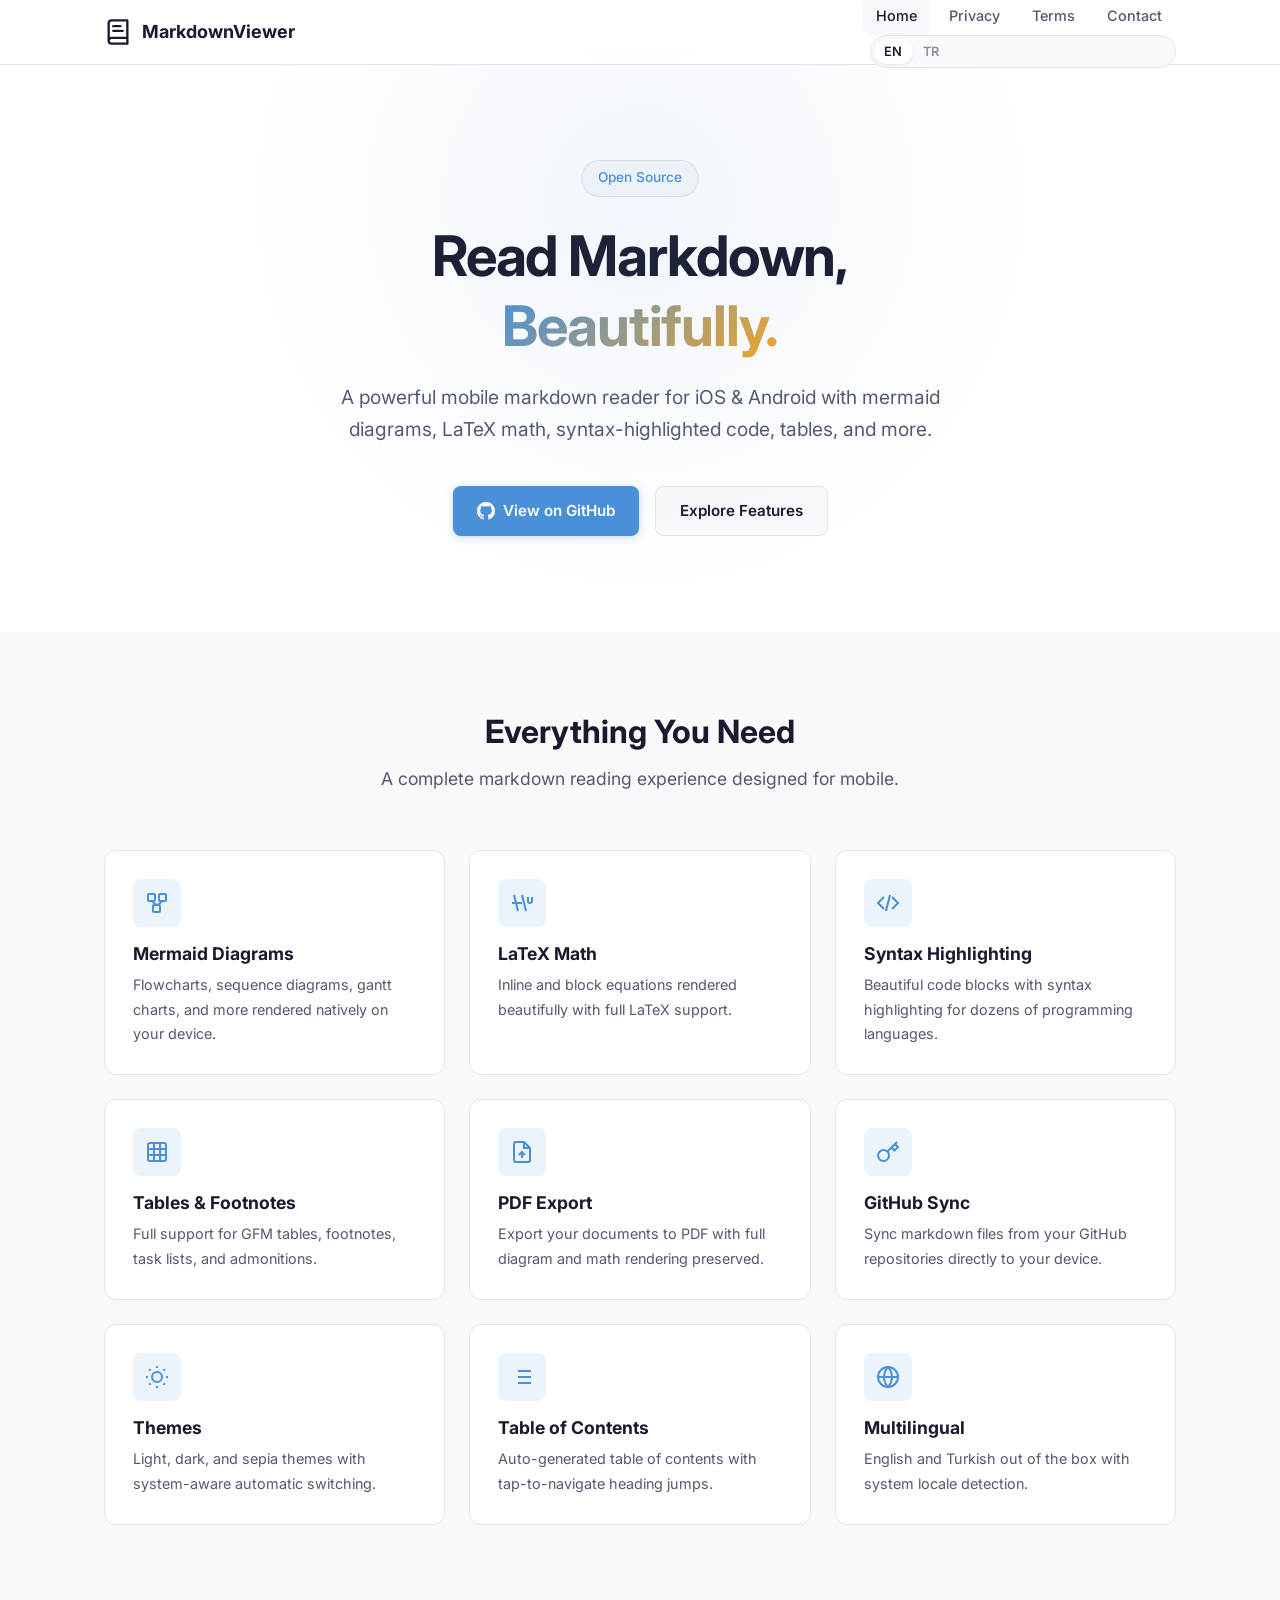
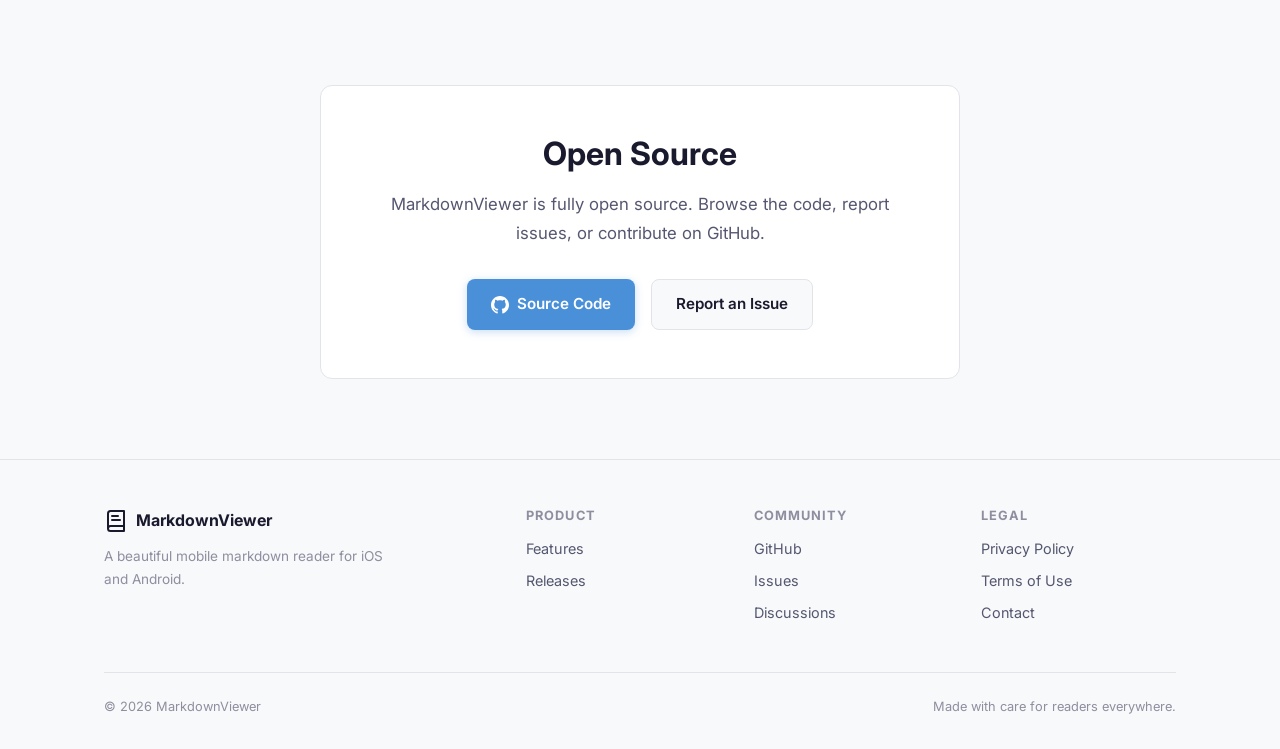
==== site/index.html @ f1e7cdc5 "Add i18n support, main site interactions, privacy policy, and terms of use pages - Implemented a lig" ====
<!DOCTYPE html>
<html lang="en">
<head>
  <meta charset="UTF-8">
  <meta name="viewport" content="width=device-width, initial-scale=1.0">
  <title>MarkdownViewer — Mobile Markdown Reader</title>
  <meta name="description" content="A beautiful mobile markdown reader for iOS and Android with mermaid diagrams, LaTeX math, syntax highlighting, and more.">
  <link rel="preconnect" href="https://fonts.googleapis.com">
  <link rel="preconnect" href="https://fonts.gstatic.com" crossorigin>
  <link href="https://fonts.googleapis.com/css2?family=Inter:wght@400;500;600;700&display=swap" rel="stylesheet">
  <link rel="stylesheet" href="css/style.css">
  <script src="js/i18n.js"></script>
</head>
<body>

<!-- ═══════ Navbar ═══════ -->
<nav class="navbar" role="navigation" aria-label="Main">
  <div class="container">
    <a href="index.html" class="nav-brand">
      <svg viewBox="0 0 24 24" fill="none" stroke="currentColor" stroke-width="2" stroke-linecap="round" stroke-linejoin="round"><path d="M4 19.5v-15A2.5 2.5 0 0 1 6.5 2H20v20H6.5a2.5 2.5 0 0 1 0-5H20"/><path d="M8 7h6"/><path d="M8 11h8"/></svg>
      MarkdownViewer
    </a>

    <button class="nav-hamburger" aria-label="Menu" aria-expanded="false">
      <svg viewBox="0 0 24 24" fill="none" stroke="currentColor" stroke-width="2"><line x1="3" y1="6" x2="21" y2="6"/><line x1="3" y1="12" x2="21" y2="12"/><line x1="3" y1="18" x2="21" y2="18"/></svg>
    </button>

    <div class="nav-menu">
      <ul class="nav-links">
        <li>
          <a href="index.html" class="active">
            <span class="i18n-inline" data-lang="en">Home</span>
            <span class="i18n-inline" data-lang="tr">Ana Sayfa</span>
          </a>
        </li>
        <li>
          <a href="privacy.html">
            <span class="i18n-inline" data-lang="en">Privacy</span>
            <span class="i18n-inline" data-lang="tr">Gizlilik</span>
          </a>
        </li>
        <li>
          <a href="terms.html">
            <span class="i18n-inline" data-lang="en">Terms</span>
            <span class="i18n-inline" data-lang="tr">Koşullar</span>
          </a>
        </li>
        <li>
          <a href="contact.html">
            <span class="i18n-inline" data-lang="en">Contact</span>
            <span class="i18n-inline" data-lang="tr">İletişim</span>
          </a>
        </li>
      </ul>
      <div class="lang-toggle" role="group" aria-label="Language">
        <button data-set-lang="en">EN</button>
        <button data-set-lang="tr">TR</button>
      </div>
    </div>
  </div>
</nav>

<!-- ═══════ Hero ═══════ -->
<section class="hero">
  <div class="container">
    <div class="hero-badge">
      <span class="i18n-inline" data-lang="en">Open Source</span>
      <span class="i18n-inline" data-lang="tr">Açık Kaynak</span>
    </div>

    <h1>
      <span class="i18n-inline" data-lang="en">Read Markdown,<br><span class="gradient">Beautifully.</span></span>
      <span class="i18n-inline" data-lang="tr">Markdown Okuyun,<br><span class="gradient">Güzelce.</span></span>
    </h1>

    <p>
      <span class="i18n-inline" data-lang="en">A powerful mobile markdown reader for iOS &amp; Android with mermaid diagrams, LaTeX math, syntax-highlighted code, tables, and more.</span>
      <span class="i18n-inline" data-lang="tr">iOS ve Android için mermaid diyagramları, LaTeX matematik, sözdizimi vurgulu kod, tablolar ve daha fazlasını destekleyen güçlü bir mobil markdown okuyucu.</span>
    </p>

    <div class="hero-actions">
      <a href="https://github.com/cemililik/markdown-viewer-mobile" class="btn btn-primary" target="_blank" rel="noopener">
        <svg width="18" height="18" viewBox="0 0 24 24" fill="currentColor"><path d="M12 0c-6.626 0-12 5.373-12 12 0 5.302 3.438 9.8 8.207 11.387.599.111.793-.261.793-.577v-2.234c-3.338.726-4.033-1.416-4.033-1.416-.546-1.387-1.333-1.756-1.333-1.756-1.089-.745.083-.729.083-.729 1.205.084 1.839 1.237 1.839 1.237 1.07 1.834 2.807 1.304 3.492.997.107-.775.418-1.305.762-1.604-2.665-.305-5.467-1.334-5.467-5.931 0-1.311.469-2.381 1.236-3.221-.124-.303-.535-1.524.117-3.176 0 0 1.008-.322 3.301 1.23.957-.266 1.983-.399 3.003-.404 1.02.005 2.047.138 3.006.404 2.291-1.552 3.297-1.23 3.297-1.23.653 1.653.242 2.874.118 3.176.77.84 1.235 1.911 1.235 3.221 0 4.609-2.807 5.624-5.479 5.921.43.372.823 1.102.823 2.222v3.293c0 .319.192.694.801.576 4.765-1.589 8.199-6.086 8.199-11.386 0-6.627-5.373-12-12-12z"/></svg>
        <span class="i18n-inline" data-lang="en">View on GitHub</span>
        <span class="i18n-inline" data-lang="tr">GitHub'da Görüntüle</span>
      </a>
      <a href="#features" class="btn btn-secondary">
        <span class="i18n-inline" data-lang="en">Explore Features</span>
        <span class="i18n-inline" data-lang="tr">Özellikleri Keşfedin</span>
      </a>
    </div>
  </div>
</section>

<!-- ═══════ Features ═══════ -->
<section class="features" id="features">
  <div class="container">
    <div class="section-header">
      <h2>
        <span class="i18n-inline" data-lang="en">Everything You Need</span>
        <span class="i18n-inline" data-lang="tr">İhtiyacınız Olan Her Şey</span>
      </h2>
      <p>
        <span class="i18n-inline" data-lang="en">A complete markdown reading experience designed for mobile.</span>
        <span class="i18n-inline" data-lang="tr">Mobil için tasarlanmış eksiksiz bir markdown okuma deneyimi.</span>
      </p>
    </div>

    <div class="features-grid">
      <!-- Mermaid -->
      <div class="feature-card">
        <div class="feature-icon">
          <svg width="24" height="24" viewBox="0 0 24 24" fill="none" stroke="currentColor" stroke-width="2"><rect x="3" y="3" width="7" height="7" rx="1"/><rect x="14" y="3" width="7" height="7" rx="1"/><rect x="8" y="14" width="7" height="7" rx="1"/><line x1="6.5" y1="10" x2="11.5" y2="14"/><line x1="17.5" y1="10" x2="12.5" y2="14"/></svg>
        </div>
        <h3>
          <span class="i18n-inline" data-lang="en">Mermaid Diagrams</span>
          <span class="i18n-inline" data-lang="tr">Mermaid Diyagramları</span>
        </h3>
        <p>
          <span class="i18n-inline" data-lang="en">Flowcharts, sequence diagrams, gantt charts, and more rendered natively on your device.</span>
          <span class="i18n-inline" data-lang="tr">Akış şemaları, sıralama diyagramları, gantt grafikleri ve daha fazlası cihazınızda doğal olarak işlenir.</span>
        </p>
      </div>

      <!-- LaTeX -->
      <div class="feature-card">
        <div class="feature-icon">
          <svg width="24" height="24" viewBox="0 0 24 24" fill="none" stroke="currentColor" stroke-width="2"><path d="M4 4l4 16"/><path d="M12 4l4 16"/><path d="M2 12h10"/><path d="M18 6v4c0 1.1.9 2 2 2s2-.9 2-2V6"/></svg>
        </div>
        <h3>
          <span class="i18n-inline" data-lang="en">LaTeX Math</span>
          <span class="i18n-inline" data-lang="tr">LaTeX Matematik</span>
        </h3>
        <p>
          <span class="i18n-inline" data-lang="en">Inline and block equations rendered beautifully with full LaTeX support.</span>
          <span class="i18n-inline" data-lang="tr">Satır içi ve blok denklemler tam LaTeX desteğiyle güzel bir şekilde işlenir.</span>
        </p>
      </div>

      <!-- Syntax Highlighting -->
      <div class="feature-card">
        <div class="feature-icon">
          <svg width="24" height="24" viewBox="0 0 24 24" fill="none" stroke="currentColor" stroke-width="2"><polyline points="16 18 22 12 16 6"/><polyline points="8 6 2 12 8 18"/><line x1="14" y1="4" x2="10" y2="20"/></svg>
        </div>
        <h3>
          <span class="i18n-inline" data-lang="en">Syntax Highlighting</span>
          <span class="i18n-inline" data-lang="tr">Sözdizimi Vurgulama</span>
        </h3>
        <p>
          <span class="i18n-inline" data-lang="en">Beautiful code blocks with syntax highlighting for dozens of programming languages.</span>
          <span class="i18n-inline" data-lang="tr">Onlarca programlama dili için sözdizimi vurgulamalı güzel kod blokları.</span>
        </p>
      </div>

      <!-- Tables -->
      <div class="feature-card">
        <div class="feature-icon">
          <svg width="24" height="24" viewBox="0 0 24 24" fill="none" stroke="currentColor" stroke-width="2"><rect x="3" y="3" width="18" height="18" rx="2"/><line x1="3" y1="9" x2="21" y2="9"/><line x1="3" y1="15" x2="21" y2="15"/><line x1="9" y1="3" x2="9" y2="21"/><line x1="15" y1="3" x2="15" y2="21"/></svg>
        </div>
        <h3>
          <span class="i18n-inline" data-lang="en">Tables &amp; Footnotes</span>
          <span class="i18n-inline" data-lang="tr">Tablolar ve Dipnotlar</span>
        </h3>
        <p>
          <span class="i18n-inline" data-lang="en">Full support for GFM tables, footnotes, task lists, and admonitions.</span>
          <span class="i18n-inline" data-lang="tr">GFM tabloları, dipnotlar, görev listeleri ve uyarı blokları için tam destek.</span>
        </p>
      </div>

      <!-- PDF Export -->
      <div class="feature-card">
        <div class="feature-icon">
          <svg width="24" height="24" viewBox="0 0 24 24" fill="none" stroke="currentColor" stroke-width="2"><path d="M14 2H6a2 2 0 0 0-2 2v16a2 2 0 0 0 2 2h12a2 2 0 0 0 2-2V8z"/><polyline points="14 2 14 8 20 8"/><line x1="12" y1="18" x2="12" y2="12"/><polyline points="9 15 12 12 15 15"/></svg>
        </div>
        <h3>
          <span class="i18n-inline" data-lang="en">PDF Export</span>
          <span class="i18n-inline" data-lang="tr">PDF Dışa Aktarım</span>
        </h3>
        <p>
          <span class="i18n-inline" data-lang="en">Export your documents to PDF with full diagram and math rendering preserved.</span>
          <span class="i18n-inline" data-lang="tr">Belgelerinizi diyagram ve matematik işleme korunarak PDF olarak dışa aktarın.</span>
        </p>
      </div>

      <!-- GitHub Sync -->
      <div class="feature-card">
        <div class="feature-icon">
          <svg width="24" height="24" viewBox="0 0 24 24" fill="none" stroke="currentColor" stroke-width="2"><path d="M21 2l-2 2m-7.61 7.61a5.5 5.5 0 1 1-7.778 7.778 5.5 5.5 0 0 1 7.777-7.777zm0 0L15.5 7.5m0 0l3 3L22 7l-3-3m-3.5 3.5L19 4"/></svg>
        </div>
        <h3>
          <span class="i18n-inline" data-lang="en">GitHub Sync</span>
          <span class="i18n-inline" data-lang="tr">GitHub Senkronizasyonu</span>
        </h3>
        <p>
          <span class="i18n-inline" data-lang="en">Sync markdown files from your GitHub repositories directly to your device.</span>
          <span class="i18n-inline" data-lang="tr">GitHub depolarınızdaki markdown dosyalarını doğrudan cihazınıza senkronize edin.</span>
        </p>
      </div>

      <!-- Themes -->
      <div class="feature-card">
        <div class="feature-icon">
          <svg width="24" height="24" viewBox="0 0 24 24" fill="none" stroke="currentColor" stroke-width="2"><circle cx="12" cy="12" r="5"/><line x1="12" y1="1" x2="12" y2="3"/><line x1="12" y1="21" x2="12" y2="23"/><line x1="4.22" y1="4.22" x2="5.64" y2="5.64"/><line x1="18.36" y1="18.36" x2="19.78" y2="19.78"/><line x1="1" y1="12" x2="3" y2="12"/><line x1="21" y1="12" x2="23" y2="12"/><line x1="4.22" y1="19.78" x2="5.64" y2="18.36"/><line x1="18.36" y1="5.64" x2="19.78" y2="4.22"/></svg>
        </div>
        <h3>
          <span class="i18n-inline" data-lang="en">Themes</span>
          <span class="i18n-inline" data-lang="tr">Temalar</span>
        </h3>
        <p>
          <span class="i18n-inline" data-lang="en">Light, dark, and sepia themes with system-aware automatic switching.</span>
          <span class="i18n-inline" data-lang="tr">Sistem uyumlu otomatik geçişli açık, koyu ve sepya temalar.</span>
        </p>
      </div>

      <!-- TOC -->
      <div class="feature-card">
        <div class="feature-icon">
          <svg width="24" height="24" viewBox="0 0 24 24" fill="none" stroke="currentColor" stroke-width="2"><line x1="8" y1="6" x2="21" y2="6"/><line x1="8" y1="12" x2="21" y2="12"/><line x1="8" y1="18" x2="21" y2="18"/><line x1="3" y1="6" x2="3.01" y2="6"/><line x1="3" y1="12" x2="3.01" y2="12"/><line x1="3" y1="18" x2="3.01" y2="18"/></svg>
        </div>
        <h3>
          <span class="i18n-inline" data-lang="en">Table of Contents</span>
          <span class="i18n-inline" data-lang="tr">İçindekiler Tablosu</span>
        </h3>
        <p>
          <span class="i18n-inline" data-lang="en">Auto-generated table of contents with tap-to-navigate heading jumps.</span>
          <span class="i18n-inline" data-lang="tr">Dokunarak gezinme özellikli otomatik oluşturulan içindekiler tablosu.</span>
        </p>
      </div>

      <!-- Localization -->
      <div class="feature-card">
        <div class="feature-icon">
          <svg width="24" height="24" viewBox="0 0 24 24" fill="none" stroke="currentColor" stroke-width="2"><circle cx="12" cy="12" r="10"/><line x1="2" y1="12" x2="22" y2="12"/><path d="M12 2a15.3 15.3 0 0 1 4 10 15.3 15.3 0 0 1-4 10 15.3 15.3 0 0 1-4-10 15.3 15.3 0 0 1 4-10z"/></svg>
        </div>
        <h3>
          <span class="i18n-inline" data-lang="en">Multilingual</span>
          <span class="i18n-inline" data-lang="tr">Çok Dilli</span>
        </h3>
        <p>
          <span class="i18n-inline" data-lang="en">English and Turkish out of the box with system locale detection.</span>
          <span class="i18n-inline" data-lang="tr">Sistem dili algılama ile kutudan çıktığı gibi İngilizce ve Türkçe.</span>
        </p>
      </div>
    </div>
  </div>
</section>

<!-- ═══════ Open Source ═══════ -->
<section class="open-source" id="open-source">
  <div class="container">
    <div class="oss-card">
      <h2>
        <span class="i18n-inline" data-lang="en">Open Source</span>
        <span class="i18n-inline" data-lang="tr">Açık Kaynak</span>
      </h2>
      <p>
        <span class="i18n-inline" data-lang="en">MarkdownViewer is fully open source. Browse the code, report issues, or contribute on GitHub.</span>
        <span class="i18n-inline" data-lang="tr">MarkdownViewer tamamen açık kaynaktır. Kodu inceleyin, sorun bildirin veya GitHub'da katkıda bulunun.</span>
      </p>
      <div class="oss-links">
        <a href="https://github.com/cemililik/markdown-viewer-mobile" class="btn btn-primary" target="_blank" rel="noopener">
          <svg width="18" height="18" viewBox="0 0 24 24" fill="currentColor"><path d="M12 0c-6.626 0-12 5.373-12 12 0 5.302 3.438 9.8 8.207 11.387.599.111.793-.261.793-.577v-2.234c-3.338.726-4.033-1.416-4.033-1.416-.546-1.387-1.333-1.756-1.333-1.756-1.089-.745.083-.729.083-.729 1.205.084 1.839 1.237 1.839 1.237 1.07 1.834 2.807 1.304 3.492.997.107-.775.418-1.305.762-1.604-2.665-.305-5.467-1.334-5.467-5.931 0-1.311.469-2.381 1.236-3.221-.124-.303-.535-1.524.117-3.176 0 0 1.008-.322 3.301 1.23.957-.266 1.983-.399 3.003-.404 1.02.005 2.047.138 3.006.404 2.291-1.552 3.297-1.23 3.297-1.23.653 1.653.242 2.874.118 3.176.77.84 1.235 1.911 1.235 3.221 0 4.609-2.807 5.624-5.479 5.921.43.372.823 1.102.823 2.222v3.293c0 .319.192.694.801.576 4.765-1.589 8.199-6.086 8.199-11.386 0-6.627-5.373-12-12-12z"/></svg>
          <span class="i18n-inline" data-lang="en">Source Code</span>
          <span class="i18n-inline" data-lang="tr">Kaynak Kodu</span>
        </a>
        <a href="https://github.com/cemililik/markdown-viewer-mobile/issues" class="btn btn-secondary" target="_blank" rel="noopener">
          <span class="i18n-inline" data-lang="en">Report an Issue</span>
          <span class="i18n-inline" data-lang="tr">Sorun Bildir</span>
        </a>
      </div>
    </div>
  </div>
</section>

<!-- ═══════ Footer ═══════ -->
<footer class="footer">
  <div class="container">
    <div class="footer-grid">
      <div>
        <div class="footer-brand">
          <svg viewBox="0 0 24 24" fill="none" stroke="currentColor" stroke-width="2" stroke-linecap="round" stroke-linejoin="round"><path d="M4 19.5v-15A2.5 2.5 0 0 1 6.5 2H20v20H6.5a2.5 2.5 0 0 1 0-5H20"/><path d="M8 7h6"/><path d="M8 11h8"/></svg>
          MarkdownViewer
        </div>
        <p class="footer-desc">
          <span class="i18n-inline" data-lang="en">A beautiful mobile markdown reader for iOS and Android.</span>
          <span class="i18n-inline" data-lang="tr">iOS ve Android için güzel bir mobil markdown okuyucu.</span>
        </p>
      </div>

      <div class="footer-col">
        <h4>
          <span class="i18n-inline" data-lang="en">Product</span>
          <span class="i18n-inline" data-lang="tr">Ürün</span>
        </h4>
        <ul>
          <li><a href="index.html#features">
            <span class="i18n-inline" data-lang="en">Features</span>
            <span class="i18n-inline" data-lang="tr">Özellikler</span>
          </a></li>
          <li><a href="https://github.com/cemililik/markdown-viewer-mobile/releases" target="_blank" rel="noopener">
            <span class="i18n-inline" data-lang="en">Releases</span>
            <span class="i18n-inline" data-lang="tr">Sürümler</span>
          </a></li>
        </ul>
      </div>

      <div class="footer-col">
        <h4>
          <span class="i18n-inline" data-lang="en">Community</span>
          <span class="i18n-inline" data-lang="tr">Topluluk</span>
        </h4>
        <ul>
          <li><a href="https://github.com/cemililik/markdown-viewer-mobile" target="_blank" rel="noopener">GitHub</a></li>
          <li><a href="https://github.com/cemililik/markdown-viewer-mobile/issues" target="_blank" rel="noopener">
            <span class="i18n-inline" data-lang="en">Issues</span>
            <span class="i18n-inline" data-lang="tr">Sorunlar</span>
          </a></li>
          <li><a href="https://github.com/cemililik/markdown-viewer-mobile/discussions" target="_blank" rel="noopener">
            <span class="i18n-inline" data-lang="en">Discussions</span>
            <span class="i18n-inline" data-lang="tr">Tartışmalar</span>
          </a></li>
        </ul>
      </div>

      <div class="footer-col">
        <h4>
          <span class="i18n-inline" data-lang="en">Legal</span>
          <span class="i18n-inline" data-lang="tr">Yasal</span>
        </h4>
        <ul>
          <li><a href="privacy.html">
            <span class="i18n-inline" data-lang="en">Privacy Policy</span>
            <span class="i18n-inline" data-lang="tr">Gizlilik Politikası</span>
          </a></li>
          <li><a href="terms.html">
            <span class="i18n-inline" data-lang="en">Terms of Use</span>
            <span class="i18n-inline" data-lang="tr">Kullanım Koşulları</span>
          </a></li>
          <li><a href="contact.html">
            <span class="i18n-inline" data-lang="en">Contact</span>
            <span class="i18n-inline" data-lang="tr">İletişim</span>
          </a></li>
        </ul>
      </div>
    </div>

    <div class="footer-bottom">
      <span>&copy; 2026 MarkdownViewer</span>
      <span>
        <span class="i18n-inline" data-lang="en">Made with care for readers everywhere.</span>
        <span class="i18n-inline" data-lang="tr">Her yerdeki okuyucular için özenle yapıldı.</span>
      </span>
    </div>
  </div>
</footer>

<script src="js/main.js"></script>
</body>
</html>
---- site/css/style.css ----
/* ── Reset & Base ───────────────────────────────────── */
*,
*::before,
*::after {
  box-sizing: border-box;
  margin: 0;
  padding: 0;
}

:root {
  --primary: #4a90d9;
  --primary-dark: #3a7bc8;
  --primary-light: #6ba3e0;
  --accent: #f5a623;
  --bg: #ffffff;
  --bg-alt: #f8f9fa;
  --bg-card: #ffffff;
  --text: #1a1a2e;
  --text-secondary: #555770;
  --text-muted: #8e8ea0;
  --border: #e2e4e9;
  --shadow: 0 1px 3px rgba(0, 0, 0, 0.08), 0 4px 12px rgba(0, 0, 0, 0.04);
  --shadow-lg: 0 4px 16px rgba(0, 0, 0, 0.1), 0 12px 40px rgba(0, 0, 0, 0.06);
  --radius: 12px;
  --radius-sm: 8px;
  --font: 'Inter', -apple-system, BlinkMacSystemFont, 'Segoe UI', Roboto, sans-serif;
  --font-mono: 'JetBrains Mono', 'Fira Code', monospace;
  --max-width: 1120px;
  --transition: 0.25s cubic-bezier(0.4, 0, 0.2, 1);
}

@media (prefers-color-scheme: dark) {
  :root {
    --bg: #0f1117;
    --bg-alt: #181a22;
    --bg-card: #1e2029;
    --text: #e4e4ed;
    --text-secondary: #a0a0b8;
    --text-muted: #6b6b80;
    --border: #2a2d3a;
    --shadow: 0 1px 3px rgba(0, 0, 0, 0.3), 0 4px 12px rgba(0, 0, 0, 0.2);
    --shadow-lg: 0 4px 16px rgba(0, 0, 0, 0.3), 0 12px 40px rgba(0, 0, 0, 0.25);
  }
}

html {
  scroll-behavior: smooth;
  font-size: 16px;
}

body {
  font-family: var(--font);
  background: var(--bg);
  color: var(--text);
  line-height: 1.6;
  -webkit-font-smoothing: antialiased;
  -moz-osx-font-smoothing: grayscale;
}

a {
  color: var(--primary);
  text-decoration: none;
  transition: color var(--transition);
}

a:hover {
  color: var(--primary-dark);
}

img {
  max-width: 100%;
  display: block;
}

/* ── Typography ────────────────────────────────────── */
h1, h2, h3, h4 {
  font-weight: 700;
  line-height: 1.25;
  color: var(--text);
}

h1 { font-size: 2.75rem; }
h2 { font-size: 2rem; }
h3 { font-size: 1.5rem; }
h4 { font-size: 1.125rem; }

p {
  color: var(--text-secondary);
  line-height: 1.7;
}

/* ── Layout ────────────────────────────────────────── */
.container {
  max-width: var(--max-width);
  margin: 0 auto;
  padding: 0 1.5rem;
}

section {
  padding: 5rem 0;
}

/* ── Navbar ────────────────────────────────────────── */
.navbar {
  position: fixed;
  top: 0;
  left: 0;
  right: 0;
  z-index: 100;
  background: var(--bg);
  border-bottom: 1px solid var(--border);
  backdrop-filter: blur(12px);
  -webkit-backdrop-filter: blur(12px);
}

@supports (backdrop-filter: blur(12px)) {
  .navbar {
    background: color-mix(in srgb, var(--bg) 85%, transparent);
  }
}

.navbar .container {
  display: flex;
  align-items: center;
  justify-content: space-between;
  height: 64px;
}

.nav-brand {
  display: flex;
  align-items: center;
  gap: 0.625rem;
  font-weight: 700;
  font-size: 1.125rem;
  color: var(--text);
}

.nav-brand svg {
  width: 28px;
  height: 28px;
}

.nav-links {
  display: flex;
  align-items: center;
  gap: 0.25rem;
  list-style: none;
}

.nav-links a {
  display: block;
  padding: 0.5rem 0.875rem;
  color: var(--text-secondary);
  font-size: 0.9rem;
  font-weight: 500;
  border-radius: var(--radius-sm);
  transition: all var(--transition);
}

.nav-links a:hover,
.nav-links a.active {
  color: var(--text);
  background: var(--bg-alt);
}

.lang-toggle {
  display: flex;
  align-items: center;
  gap: 0;
  margin-left: 0.5rem;
  background: var(--bg-alt);
  border-radius: 999px;
  padding: 3px;
  border: 1px solid var(--border);
}

.lang-toggle button {
  background: none;
  border: none;
  padding: 0.3rem 0.65rem;
  font-size: 0.8rem;
  font-weight: 600;
  color: var(--text-muted);
  cursor: pointer;
  border-radius: 999px;
  transition: all var(--transition);
  font-family: var(--font);
}

.lang-toggle button.active {
  background: var(--bg-card);
  color: var(--text);
  box-shadow: 0 1px 3px rgba(0, 0, 0, 0.1);
}

.nav-hamburger {
  display: none;
  background: none;
  border: none;
  cursor: pointer;
  padding: 0.5rem;
  color: var(--text);
}

.nav-hamburger svg {
  width: 24px;
  height: 24px;
}

/* ── Mobile Nav ────────────────────────────────────── */
@media (max-width: 768px) {
  .nav-hamburger {
    display: block;
  }

  .nav-menu {
    display: none;
    position: absolute;
    top: 64px;
    left: 0;
    right: 0;
    background: var(--bg);
    border-bottom: 1px solid var(--border);
    padding: 1rem 1.5rem;
    box-shadow: var(--shadow-lg);
  }

  .nav-menu.open {
    display: block;
  }

  .nav-links {
    flex-direction: column;
    gap: 0.25rem;
  }

  .nav-links a {
    padding: 0.75rem 1rem;
    width: 100%;
  }

  .lang-toggle {
    margin-left: 0;
    margin-top: 0.75rem;
    align-self: flex-start;
  }
}

/* ── Hero ──────────────────────────────────────────── */
.hero {
  padding-top: 10rem;
  padding-bottom: 6rem;
  text-align: center;
  position: relative;
  overflow: hidden;
}

.hero::before {
  content: '';
  position: absolute;
  top: -200px;
  left: 50%;
  transform: translateX(-50%);
  width: 800px;
  height: 800px;
  background: radial-gradient(circle, color-mix(in srgb, var(--primary) 8%, transparent), transparent 70%);
  pointer-events: none;
}

.hero-badge {
  display: inline-flex;
  align-items: center;
  gap: 0.5rem;
  padding: 0.4rem 1rem;
  background: var(--bg-alt);
  border: 1px solid var(--border);
  border-radius: 999px;
  font-size: 0.85rem;
  font-weight: 500;
  color: var(--text-secondary);
  margin-bottom: 1.5rem;
}

.hero-badge span {
  color: var(--primary);
}

.hero h1 {
  font-size: clamp(2.25rem, 5vw, 3.5rem);
  margin-bottom: 1.25rem;
  letter-spacing: -0.02em;
}

.hero h1 .gradient {
  background: linear-gradient(135deg, var(--primary), var(--accent));
  -webkit-background-clip: text;
  -webkit-text-fill-color: transparent;
  background-clip: text;
}

.hero p {
  font-size: 1.2rem;
  max-width: 600px;
  margin: 0 auto 2.5rem;
}

.hero-actions {
  display: flex;
  justify-content: center;
  gap: 1rem;
  flex-wrap: wrap;
}

/* ── Buttons ───────────────────────────────────────── */
.btn {
  display: inline-flex;
  align-items: center;
  gap: 0.5rem;
  padding: 0.75rem 1.5rem;
  font-size: 0.95rem;
  font-weight: 600;
  font-family: var(--font);
  border-radius: var(--radius-sm);
  border: none;
  cursor: pointer;
  transition: all var(--transition);
}

.btn-primary {
  background: var(--primary);
  color: #fff;
  box-shadow: 0 2px 8px rgba(74, 144, 217, 0.3);
}

.btn-primary:hover {
  background: var(--primary-dark);
  transform: translateY(-1px);
  box-shadow: 0 4px 16px rgba(74, 144, 217, 0.4);
  color: #fff;
}

.btn-secondary {
  background: var(--bg-alt);
  color: var(--text);
  border: 1px solid var(--border);
}

.btn-secondary:hover {
  background: var(--border);
  transform: translateY(-1px);
}

/* ── Features ──────────────────────────────────────── */
.features {
  background: var(--bg-alt);
}

.section-header {
  text-align: center;
  margin-bottom: 3.5rem;
}

.section-header h2 {
  margin-bottom: 0.75rem;
}

.section-header p {
  font-size: 1.1rem;
  max-width: 560px;
  margin: 0 auto;
}

.features-grid {
  display: grid;
  grid-template-columns: repeat(3, 1fr);
  gap: 1.5rem;
}

@media (max-width: 900px) {
  .features-grid { grid-template-columns: repeat(2, 1fr); }
}

@media (max-width: 560px) {
  .features-grid { grid-template-columns: 1fr; }
}

.feature-card {
  background: var(--bg-card);
  border: 1px solid var(--border);
  border-radius: var(--radius);
  padding: 1.75rem;
  transition: all var(--transition);
}

.feature-card:hover {
  box-shadow: var(--shadow);
  transform: translateY(-2px);
}

.feature-icon {
  width: 48px;
  height: 48px;
  border-radius: var(--radius-sm);
  display: flex;
  align-items: center;
  justify-content: center;
  margin-bottom: 1rem;
  font-size: 1.5rem;
  background: color-mix(in srgb, var(--primary) 10%, transparent);
  color: var(--primary);
}

.feature-card h3 {
  font-size: 1.1rem;
  margin-bottom: 0.5rem;
}

.feature-card p {
  font-size: 0.9rem;
}

/* ── Screenshots Carousel ──────────────────────────── */
.screenshots {
  text-align: center;
}

.screenshot-track {
  display: flex;
  gap: 1.5rem;
  overflow-x: auto;
  scroll-snap-type: x mandatory;
  -webkit-overflow-scrolling: touch;
  padding: 1rem 0 2rem;
  scrollbar-width: none;
}

.screenshot-track::-webkit-scrollbar {
  display: none;
}

.screenshot-item {
  flex: 0 0 280px;
  scroll-snap-align: center;
  border-radius: var(--radius);
  overflow: hidden;
  border: 1px solid var(--border);
  box-shadow: var(--shadow);
  background: var(--bg-card);
  transition: transform var(--transition);
}

.screenshot-item:hover {
  transform: scale(1.02);
}

.screenshot-placeholder {
  height: 500px;
  display: flex;
  flex-direction: column;
  align-items: center;
  justify-content: center;
  gap: 0.75rem;
  color: var(--text-muted);
  font-size: 0.9rem;
  background: var(--bg-alt);
}

.screenshot-placeholder svg {
  width: 48px;
  height: 48px;
  opacity: 0.4;
}

/* ── Open Source ────────────────────────────────────── */
.open-source {
  background: var(--bg-alt);
}

.oss-card {
  background: var(--bg-card);
  border: 1px solid var(--border);
  border-radius: var(--radius);
  padding: 3rem;
  text-align: center;
  max-width: 640px;
  margin: 0 auto;
}

.oss-card h2 {
  margin-bottom: 1rem;
}

.oss-card p {
  margin-bottom: 2rem;
  font-size: 1.05rem;
}

.oss-links {
  display: flex;
  justify-content: center;
  gap: 1rem;
  flex-wrap: wrap;
}

/* ── Footer ────────────────────────────────────────── */
.footer {
  border-top: 1px solid var(--border);
  padding: 3rem 0 2rem;
  background: var(--bg-alt);
}

.footer-grid {
  display: grid;
  grid-template-columns: 2fr 1fr 1fr 1fr;
  gap: 2rem;
  margin-bottom: 2.5rem;
}

@media (max-width: 768px) {
  .footer-grid {
    grid-template-columns: 1fr 1fr;
  }
}

@media (max-width: 480px) {
  .footer-grid {
    grid-template-columns: 1fr;
  }
}

.footer-brand {
  display: flex;
  align-items: center;
  gap: 0.5rem;
  font-weight: 700;
  font-size: 1rem;
  color: var(--text);
  margin-bottom: 0.75rem;
}

.footer-brand svg {
  width: 24px;
  height: 24px;
}

.footer-desc {
  font-size: 0.85rem;
  color: var(--text-muted);
  max-width: 300px;
}

.footer-col h4 {
  font-size: 0.8rem;
  text-transform: uppercase;
  letter-spacing: 0.08em;
  color: var(--text-muted);
  margin-bottom: 0.75rem;
}

.footer-col ul {
  list-style: none;
}

.footer-col li {
  margin-bottom: 0.4rem;
}

.footer-col a {
  font-size: 0.9rem;
  color: var(--text-secondary);
}

.footer-col a:hover {
  color: var(--text);
}

.footer-bottom {
  display: flex;
  justify-content: space-between;
  align-items: center;
  padding-top: 1.5rem;
  border-top: 1px solid var(--border);
  font-size: 0.8rem;
  color: var(--text-muted);
}

@media (max-width: 560px) {
  .footer-bottom {
    flex-direction: column;
    gap: 0.5rem;
    text-align: center;
  }
}

/* ── Legal Pages (Privacy, Terms) ──────────────────── */
.legal {
  padding-top: 8rem;
  padding-bottom: 5rem;
}

.legal-content {
  max-width: 720px;
  margin: 0 auto;
}

.legal-content h1 {
  font-size: 2.25rem;
  margin-bottom: 0.5rem;
}

.legal-meta {
  color: var(--text-muted);
  font-size: 0.9rem;
  margin-bottom: 2.5rem;
  padding-bottom: 1.5rem;
  border-bottom: 1px solid var(--border);
}

.legal-content h2 {
  font-size: 1.35rem;
  margin-top: 2.5rem;
  margin-bottom: 0.75rem;
}

.legal-content h3 {
  font-size: 1.1rem;
  margin-top: 1.75rem;
  margin-bottom: 0.5rem;
}

.legal-content p {
  margin-bottom: 1rem;
}

.legal-content ul,
.legal-content ol {
  margin-bottom: 1rem;
  padding-left: 1.5rem;
  color: var(--text-secondary);
}

.legal-content li {
  margin-bottom: 0.4rem;
  line-height: 1.7;
}

.legal-content strong {
  color: var(--text);
  font-weight: 600;
}

/* ── Contact Page ──────────────────────────────────── */
.contact {
  padding-top: 8rem;
  padding-bottom: 5rem;
}

.contact-header {
  text-align: center;
  margin-bottom: 3rem;
}

.contact-header h1 {
  font-size: 2.25rem;
  margin-bottom: 0.75rem;
}

.contact-grid {
  display: grid;
  grid-template-columns: 1fr 1fr;
  gap: 2rem;
  max-width: 900px;
  margin: 0 auto;
}

@media (max-width: 768px) {
  .contact-grid {
    grid-template-columns: 1fr;
  }
}

.contact-form-card,
.contact-channels {
  background: var(--bg-card);
  border: 1px solid var(--border);
  border-radius: var(--radius);
  padding: 2rem;
}

.contact-form-card h2,
.contact-channels h2 {
  font-size: 1.2rem;
  margin-bottom: 1.25rem;
}

.form-group {
  margin-bottom: 1.25rem;
}

.form-group label {
  display: block;
  font-size: 0.85rem;
  font-weight: 600;
  color: var(--text-secondary);
  margin-bottom: 0.4rem;
}

.form-group input,
.form-group textarea,
.form-group select {
  width: 100%;
  padding: 0.65rem 0.875rem;
  font-size: 0.9rem;
  font-family: var(--font);
  color: var(--text);
  background: var(--bg);
  border: 1px solid var(--border);
  border-radius: var(--radius-sm);
  transition: border-color var(--transition);
  outline: none;
}

.form-group input:focus,
.form-group textarea:focus,
.form-group select:focus {
  border-color: var(--primary);
  box-shadow: 0 0 0 3px color-mix(in srgb, var(--primary) 15%, transparent);
}

.form-group textarea {
  resize: vertical;
  min-height: 120px;
}

.form-submit {
  width: 100%;
  justify-content: center;
}

.form-status {
  margin-top: 1rem;
  padding: 0.75rem 1rem;
  border-radius: var(--radius-sm);
  font-size: 0.9rem;
  display: none;
}

.form-status.success {
  display: block;
  background: color-mix(in srgb, #22c55e 10%, transparent);
  color: #16a34a;
  border: 1px solid color-mix(in srgb, #22c55e 25%, transparent);
}

.form-status.error {
  display: block;
  background: color-mix(in srgb, #ef4444 10%, transparent);
  color: #dc2626;
  border: 1px solid color-mix(in srgb, #ef4444 25%, transparent);
}

.channel-list {
  list-style: none;
  display: flex;
  flex-direction: column;
  gap: 1rem;
}

.channel-item {
  display: flex;
  align-items: flex-start;
  gap: 1rem;
  padding: 1rem;
  border-radius: var(--radius-sm);
  border: 1px solid var(--border);
  transition: all var(--transition);
}

.channel-item:hover {
  background: var(--bg-alt);
}

.channel-icon {
  width: 40px;
  height: 40px;
  border-radius: var(--radius-sm);
  display: flex;
  align-items: center;
  justify-content: center;
  background: color-mix(in srgb, var(--primary) 10%, transparent);
  color: var(--primary);
  flex-shrink: 0;
}

.channel-icon svg {
  width: 20px;
  height: 20px;
}

.channel-text h3 {
  font-size: 0.95rem;
  margin-bottom: 0.2rem;
}

.channel-text p {
  font-size: 0.8rem;
  margin: 0;
}

/* ── Utilities ─────────────────────────────────────── */
[data-lang] {
  display: none;
}

[data-lang].active {
  display: revert;
}

/* For inline text nodes that share a parent */
.i18n-block { display: none; }
.i18n-block.active { display: block; }
.i18n-inline { display: none; }
.i18n-inline.active { display: inline; }

/* Accessibility */
.sr-only {
  position: absolute;
  width: 1px;
  height: 1px;
  padding: 0;
  margin: -1px;
  overflow: hidden;
  clip: rect(0, 0, 0, 0);
  white-space: nowrap;
  border: 0;
}

/* Scrollbar (Webkit) */
::-webkit-scrollbar {
  width: 6px;
  height: 6px;
}

::-webkit-scrollbar-track {
  background: transparent;
}

::-webkit-scrollbar-thumb {
  background: var(--border);
  border-radius: 3px;
}

::-webkit-scrollbar-thumb:hover {
  background: var(--text-muted);
}
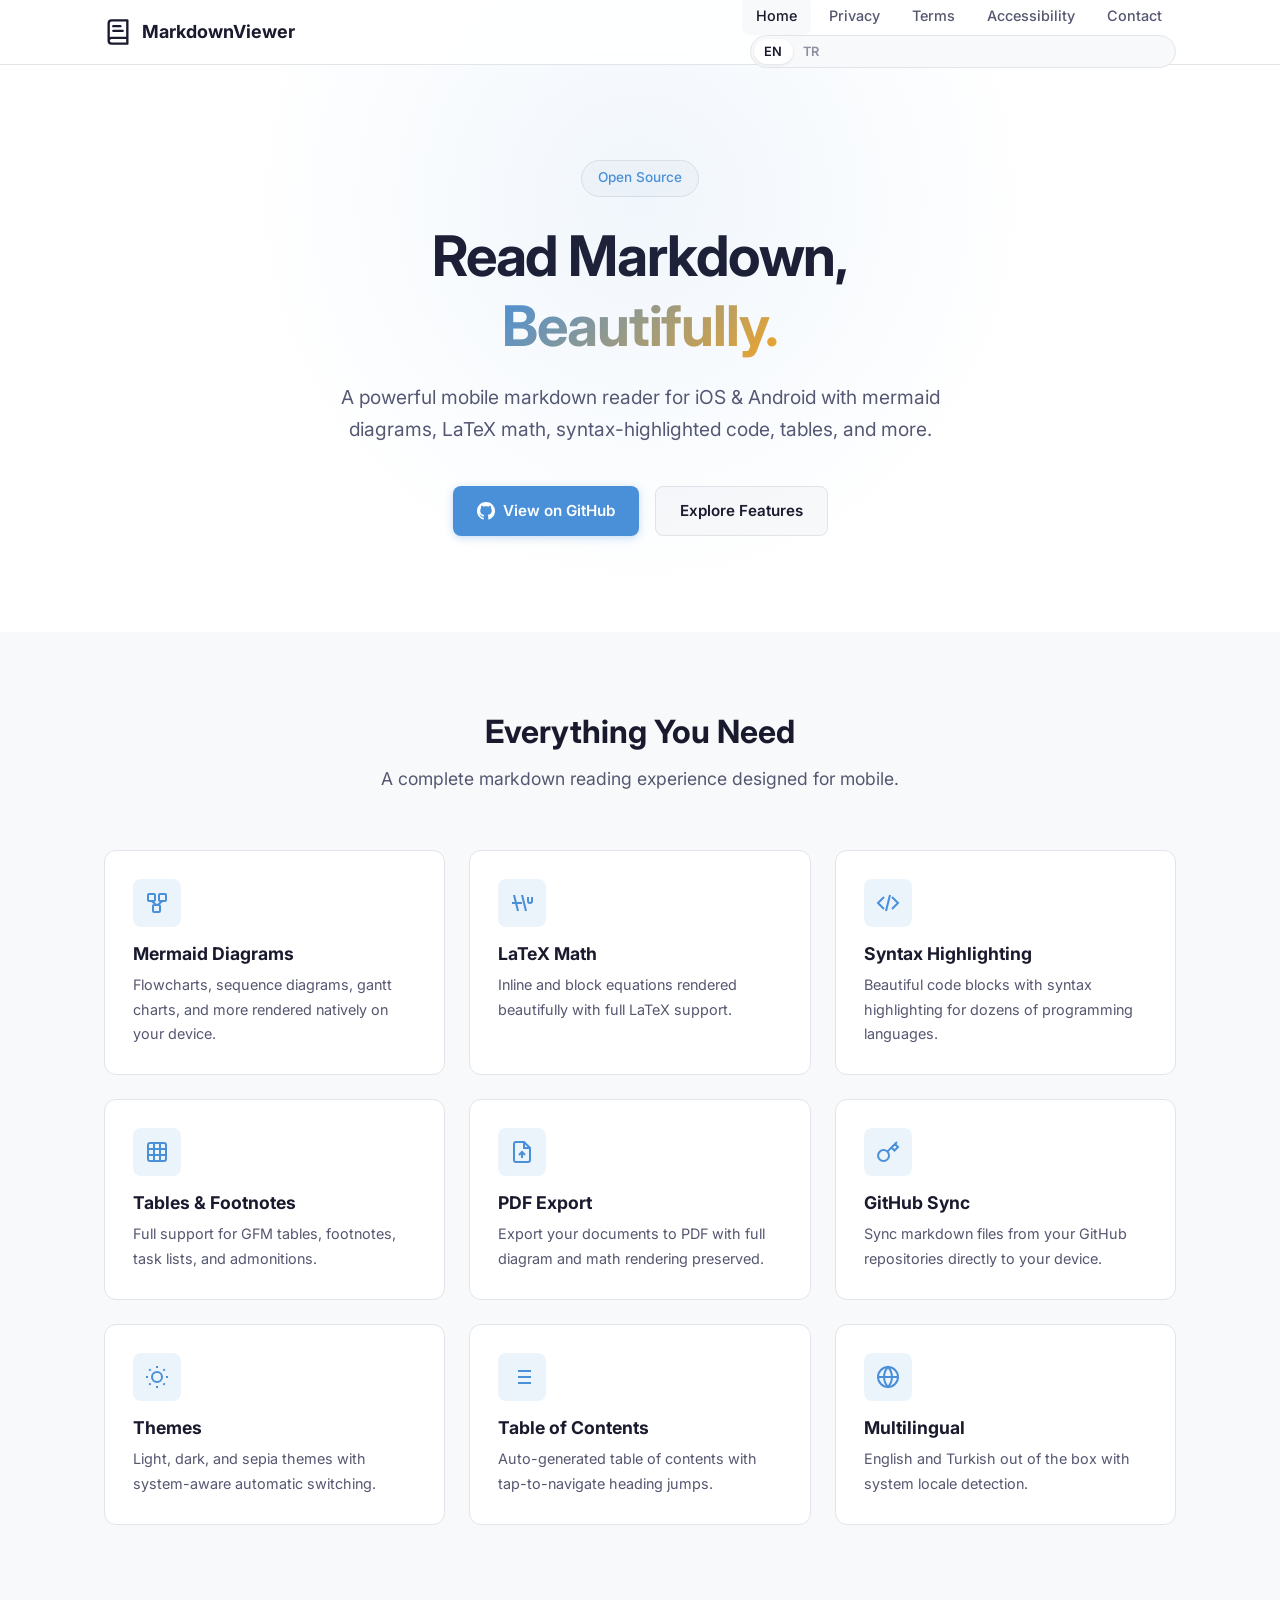
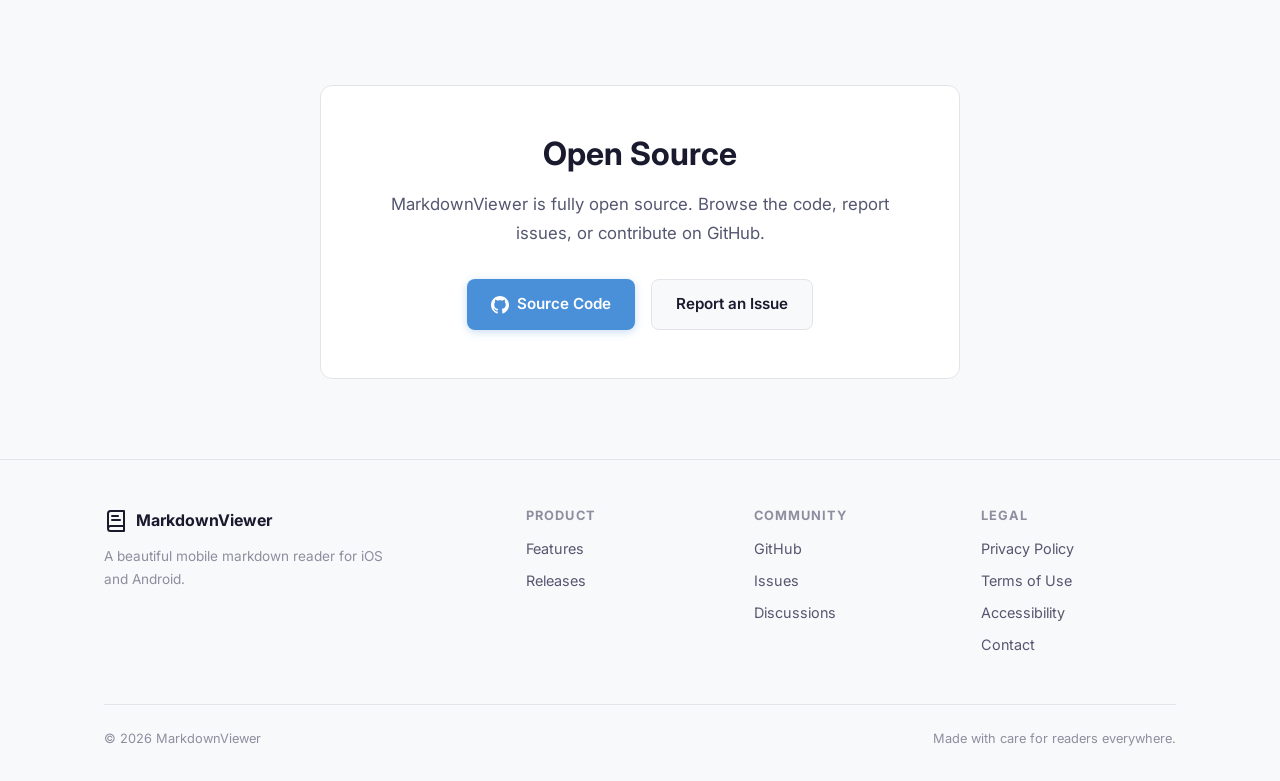
==== commit f480947a: "feat(sync): try-it card, recent syncs hub, drawer quick-refresh + a11y page Sync screen now shows a " ====
--- a/site/index.html
+++ b/site/index.html
@@ -46,6 +46,12 @@
           </a>
         </li>
         <li>
+          <a href="accessibility.html">
+            <span class="i18n-inline" data-lang="en">Accessibility</span>
+            <span class="i18n-inline" data-lang="tr">Erişilebilirlik</span>
+          </a>
+        </li>
+        <li>
           <a href="contact.html">
             <span class="i18n-inline" data-lang="en">Contact</span>
             <span class="i18n-inline" data-lang="tr">İletişim</span>
@@ -70,7 +76,7 @@
 
     <h1>
       <span class="i18n-inline" data-lang="en">Read Markdown,<br><span class="gradient">Beautifully.</span></span>
-      <span class="i18n-inline" data-lang="tr">Markdown Okuyun,<br><span class="gradient">Güzelce.</span></span>
+      <span class="i18n-inline" data-lang="tr">Markdown'ı<br><span class="gradient">Keşfetmenin En Güzel Yolu.</span></span>
     </h1>
 
     <p>
@@ -336,6 +342,10 @@
             <span class="i18n-inline" data-lang="en">Terms of Use</span>
             <span class="i18n-inline" data-lang="tr">Kullanım Koşulları</span>
           </a></li>
+          <li><a href="accessibility.html">
+            <span class="i18n-inline" data-lang="en">Accessibility</span>
+            <span class="i18n-inline" data-lang="tr">Erişilebilirlik</span>
+          </a></li>
           <li><a href="contact.html">
             <span class="i18n-inline" data-lang="en">Contact</span>
             <span class="i18n-inline" data-lang="tr">İletişim</span>
